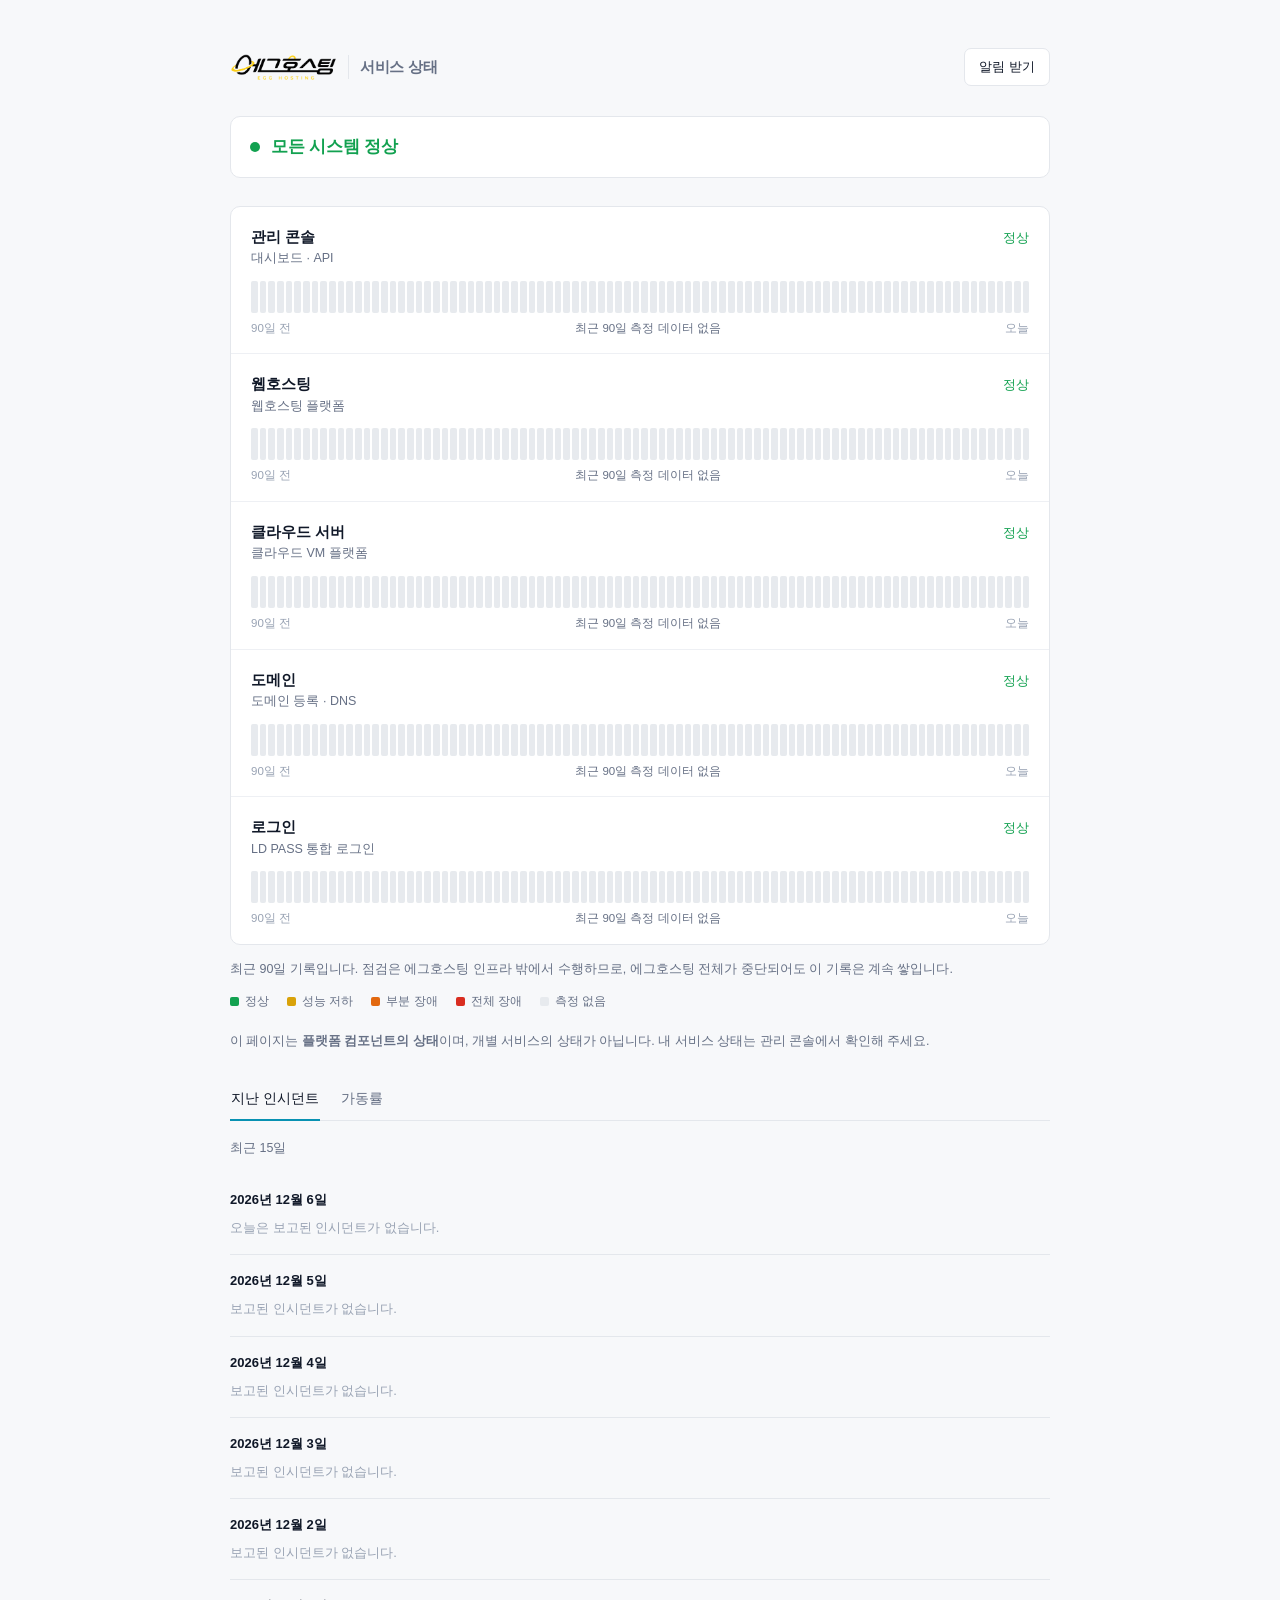
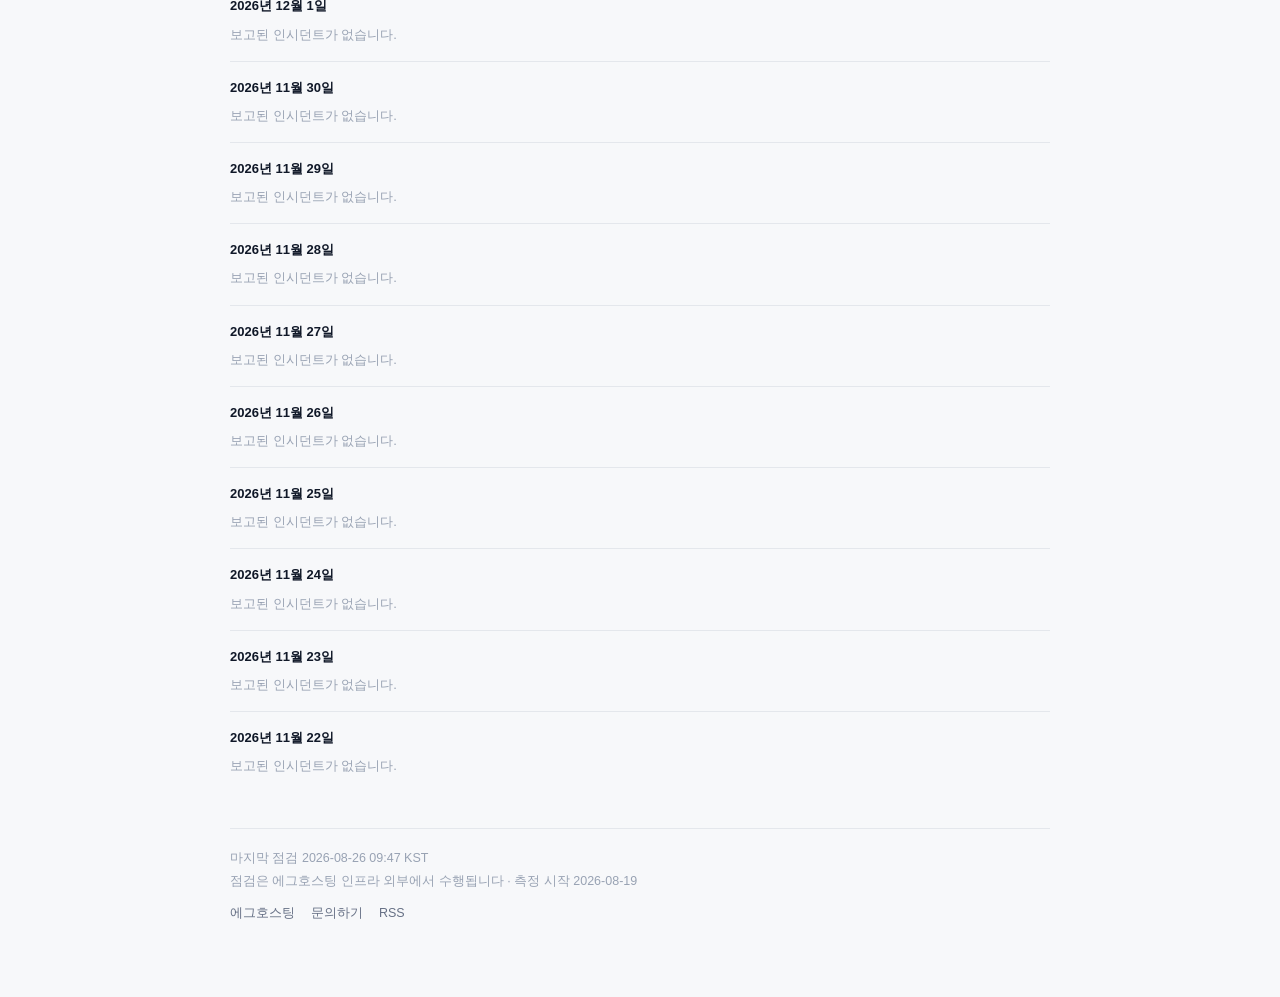
==== docs/index.html @ f5d3a3f4 "feat: 가동률 화면(/uptime) — 월 달력으로 status.claude.com/uptime 과 같은 형태다. 컴포넌트마다 석 달 달력을 놓고 하루를 한 칸으로 칠한다. 달" ====
<!doctype html>
<html lang="ko">
<head>
<meta charset="utf-8">
<meta name="viewport" content="width=device-width, initial-scale=1">
<title>에그호스팅 서비스 상태</title>
<meta name="description" content="에그호스팅의 서비스별 운영 상태. 에그호스팅 인프라 외부에서 측정합니다.">
<meta property="og:title" content="에그호스팅 서비스 상태">
<meta property="og:description" content="서비스별 운영 상태를 에그호스팅 인프라 외부에서 측정해 공개합니다.">
<meta property="og:type" content="website">
<link rel="alternate" type="application/rss+xml" title="에그호스팅 서비스 상태" href="./feed.xml">
<link rel="icon" type="image/png" href="./favicon.png">
<link rel="stylesheet" href="./common.css">
<style>
  /* 전체 상태 배너 */
  .banner{display:flex;align-items:center;gap:11px;
    border:1px solid var(--line);background:var(--surface);
    border-radius:10px;padding:17px 19px;margin-bottom:28px}
  .banner .mark{width:10px;height:10px;border-radius:50%;flex:0 0 10px;background:var(--nodata)}
  .banner .txt{font-size:16.5px;font-weight:600;letter-spacing:-.01em}
  .banner.ok .mark{background:var(--ok)}             .banner.ok .txt{color:var(--ok)}
  .banner.degraded .mark{background:var(--degraded)} .banner.degraded .txt{color:var(--degraded)}
  .banner.partial .mark{background:var(--partial)}   .banner.partial .txt{color:var(--partial)}
  .banner.major .mark{background:var(--major)}       .banner.major .txt{color:var(--major)}
  .banner.unknown .txt{color:var(--muted)}

  /* 컴포넌트 — 카드 하나 안에서 얇은 divider 로만 구분 */
  .panel{border:1px solid var(--line);background:var(--surface);border-radius:10px;overflow:hidden}
  .comp{padding:19px 20px 16px;border-top:1px solid var(--line-soft)}
  .comp:first-child{border-top:0}
  .comp-head{display:flex;align-items:baseline;justify-content:space-between;gap:14px;margin-bottom:12px}
  .comp-name{font-size:14.5px;font-weight:600;letter-spacing:-.005em}
  .comp-desc{display:block;font-size:12.5px;color:var(--muted);font-weight:400;margin-top:1px;letter-spacing:0}
  .comp-state{font-size:13px;font-weight:550;white-space:nowrap;color:var(--muted)}
  .comp-state.ok{color:var(--ok)} .comp-state.degraded{color:var(--degraded)}
  .comp-state.partial{color:var(--partial)} .comp-state.major{color:var(--major)}

  /* 90일 바 */
  .bars{display:flex;gap:2px;height:32px;align-items:stretch}
  .seg{flex:1 1 0;min-width:0;border-radius:2px;background:var(--ok);cursor:default;
    transition:opacity .1s,transform .1s;transform-origin:center bottom}
  .seg.degraded{background:var(--degraded)} .seg.partial{background:var(--partial)}
  .seg.major{background:var(--major)}
  /* 측정 전·측정 없음. status.claude.com 처럼 높이는 같게 두고 색만 옅게 한다.
     높이를 낮추면 칸마다 길이가 달라 보여 오히려 눈에 걸린다. */
  .seg.nodata{background:var(--nodata)}
  .seg:hover{opacity:.6}
  .axis{display:flex;justify-content:space-between;margin-top:7px;font-size:11.5px;color:var(--faint)}
  .axis .uptime{color:var(--muted);font-variant-numeric:tabular-nums}

  .panel-cap{margin:14px 0 0;font-size:12.5px;color:var(--muted);line-height:1.7}

  /* 인시던트 이력 */
  .day{padding:16px 0;border-top:1px solid var(--line)}
  .day:first-of-type{border-top:0}
  .day-date{font-size:13px;font-weight:650;color:var(--fg);margin-bottom:8px}
  .day-none{font-size:13px;color:var(--faint)}
  .inc{margin-top:16px}
  .inc:first-of-type{margin-top:0}
  .inc-title{font-size:14px;font-weight:600;letter-spacing:-.005em;margin-bottom:7px}
  .inc-updates{margin:0;padding:0;list-style:none}
  .inc-updates li{padding:6px 0 6px 13px;border-left:2px solid var(--line);font-size:13px}
  .inc-updates b{font-weight:600;font-size:12.5px;margin-right:7px}
  .inc-updates time{color:var(--faint);font-size:12px;display:block;margin-top:2px;
    font-variant-numeric:tabular-nums}

  .note{margin-top:20px;color:var(--muted);font-size:12.5px;line-height:1.75}

  @media (max-width:560px){
    .comp{padding:16px 14px 13px}
    .bars{height:28px;gap:1.5px}
    .axis .mid{display:none}
  }
</style>
</head>
<body>
<div class="wrap">
  <header>
    <div class="brand">
      <a href="https://egghosting.com" title="에그호스팅">
        <img class="logo-light" src="./logo-light.png" alt="에그호스팅" width="320" height="81">
        <img class="logo-dark" src="./logo-dark.png" alt="에그호스팅" width="320" height="81">
      </a>
      <h1>서비스 상태</h1>
    </div>
    <div class="subscribe">
      <button class="sub-btn" id="subBtn" aria-expanded="false">알림 받기</button>
      <div class="sub-panel" id="subPanel">
        <p>RSS 리더에 아래 주소를 등록하면 인시던트가 올라올 때 알림을 받을 수 있습니다.</p>
        <a href="./feed.xml" id="feedLink">RSS 피드 열기</a>
      </div>
    </div>
  </header>

  <div class="banner unknown" id="banner">
    <span class="mark"></span><span class="txt">불러오는 중</span>
  </div>

  <div class="panel" id="panel"></div>

  <p class="panel-cap">최근 90일 기록입니다. 점검은 에그호스팅 인프라 밖에서 수행하므로,
    에그호스팅 전체가 중단되어도 이 기록은 계속 쌓입니다.</p>

  <div class="legend">
    <span><i class="ok"></i>정상</span>
    <span><i class="degraded"></i>성능 저하</span>
    <span><i class="partial"></i>부분 장애</span>
    <span><i class="major"></i>전체 장애</span>
    <span><i></i>측정 없음</span>
  </div>

  <div class="note">
    이 페이지는 <b>플랫폼 컴포넌트의 상태</b>이며, 개별 서비스의 상태가 아닙니다.
    내 서비스 상태는 관리 콘솔에서 확인해 주세요.
  </div>

  <!--
    status.claude.com 의 Incidents | Uptime 자리다.
    가동률은 화면을 따로 둔다 — 90일 바는 "지금 어떤가", 달력은 "이번 달 어땠나" 라
    보는 목적이 다르고, 한 화면에 다 넣으면 둘 다 흐려진다.
  -->
  <nav class="tabs" id="incidents">
    <a href="#incidents" class="on" aria-current="page">지난 인시던트</a>
    <a href="./uptime/">가동률</a>
  </nav>
  <p class="section-sub" id="incSub">최근 14일</p>
  <div id="incidentList"></div>

  <footer>
    <p id="checked">—</p>
    <p id="meta">점검은 에그호스팅 인프라 외부에서 수행됩니다</p>
    <p class="foot-links">
      <a href="https://egghosting.com">에그호스팅</a>
      <a href="https://egghosting.com/support">문의하기</a>
      <a href="./feed.xml">RSS</a>
    </p>
  </footer>
</div>

<div id="tip" role="tooltip"></div>

<script src="./common.js"></script>
<script>
const INCIDENT_DAYS = 15; // "지난 인시던트" 에서 날짜별로 훑을 일수. status.claude.com 과 동일.

function uptimeText(perDay) {
  let ok = 0, total = 0;
  for (const key of dayKeys(DAYS)) {
    const c = perDay[key];
    if (!c || !c.total) continue;
    ok += c.ok; total += c.total;
  }
  if (!total) return '측정 데이터 없음';
  const pct = (ok / total) * 100;
  return `가동률 ${pct >= 99.995 ? '100' : pct.toFixed(2)}%`;
}

/* ── 인시던트를 (컴포넌트, 날짜) 로 색인해 툴팁에서 바로 찾도록 한다. ── */
let CORRECTIONS = [];   // 손으로 바로잡은 날 (state.json)
let SLOW_SEC = 0;       // 느림 기준(초). 컴포넌트가 알려준다.
let INCIDENTS = [];
let INC_INDEX = {};   // compId -> dayKey -> [{title, impact}]

function buildIncidentIndex(list, componentIds) {
  const idx = {};
  for (const id of componentIds) idx[id] = {};
  for (const inc of list) {
    const targets = Array.isArray(inc.components) && inc.components.length
      ? inc.components.filter((id) => idx[id]) : componentIds;
    const from = kst(inc.startedAt).key;
    const to = inc.resolvedAt ? kst(inc.resolvedAt).key : dayKeys(1)[0];
    for (const id of targets) {
      for (const key of dayKeys(DAYS)) {
        if (key >= from && key <= to) (idx[id][key] = idx[id][key] || []).push(inc);
      }
    }
  }
  return idx;
}

/* ── 툴팁 ── */

function tipHtml(compId, key, cell, startedAt) {
  const g = grade(cell);
  const measured = !!(cell && cell.total);
  const state = measured ? g.label : (startedAt && key < startedAt ? '측정 시작 전' : '측정 없음');
  const sub = measured && SHOW_UPTIME ? downtimeText(cell)
    : measured ? '' : '이 날짜는 아직 측정하지 않았습니다.';

  /* 왜 그랬는지. 등급만 보여주면 "그래서 뭐가 문제였는데" 에 답할 수 없다. */
  const cause = causeText(cell);
  const causeHtml = cause ? `<div class="t-sub">${esc(cause)}</div>` : '';

  const slow = cell && cell.slow ? cell.slow : 0;
  const slowHtml = slow
    ? `<div class="t-sub">느린 응답 ${slow}회${SLOW_SEC ? ` (${SLOW_SEC}초 초과)` : ''}</div>`
    : '';

  /* 손으로 바로잡은 날은 그렇다고 밝힌다. 조용히 고치면 이 상태판을 못 믿는다. */
  const fix = (CORRECTIONS || []).find((c) => c.component === compId && c.day === key);
  const fixHtml = fix ? `<div class="t-fix">보정됨 · ${esc(fix.reason)}</div>` : '';

  /* status.claude.com 은 "Related" 아래에 그날 걸린 인시던트 제목을 나열한다. */
  const incs = (INC_INDEX[compId] || {})[key] || [];
  const incHtml = incs.length
    ? `<div class="t-inc"><span class="t-inc-h">관련</span>${
        incs.map((i) => `<b>${esc(i.title)}</b>`).join('')}</div>`
    : '';

  return `<div class="t-date">${esc(longDate(key))}</div>
    <div class="t-state"><i class="${measured ? g.cls : ''}"></i>${esc(state)}</div>
    ${sub ? `<div class="t-sub">${esc(sub)}</div>` : ''}
    ${causeHtml}${slowHtml}${fixHtml}${incHtml}`;
}


/* ── 렌더 ── */
function renderComponents(state) {
  const comps = state.components || [];
  const daily = state.daily || {};
  const keys = dayKeys(DAYS);

  document.getElementById('panel').innerHTML = comps.map((c) => {
    const perDay = daily[c.id] || {};
    /* 떠 있어도 늘어지면 「정상」 이 아니다. 지금 느린 걸 초록으로 두면
       사람들이 "되는데 왜 이렇게 느리냐" 고 물을 때 이 페이지가 아니라고 답한다. */
    const slowNow = c.up && c.slowMs && c.latencyMs > c.slowMs;
    const cls = !c.up ? 'major' : slowNow ? 'degraded' : 'ok';
    const stateLabel = !c.up ? '장애' : slowNow ? '느림' : '정상';
    const segs = keys.map((key) => {
      const cell = perDay[key];
      const g = grade(cell);
      return `<div class="seg ${g.cls}" data-comp="${esc(c.id)}" data-key="${esc(key)}"></div>`;
    }).join('');

    return `<div class="comp">
      <div class="comp-head">
        <span class="comp-name">${esc(c.name)}<span class="comp-desc">${esc(c.desc)}</span></span>
        <span class="comp-state ${cls}">${esc(stateLabel)}</span>
      </div>
      <div class="bars">${segs}</div>
      <div class="axis">
        <span>${DAYS}일 전</span>
        ${SHOW_UPTIME ? `<span class="uptime">최근 ${DAYS}일 ${esc(uptimeText(perDay))}</span>` : '<span></span>'}
        <span>오늘</span>
      </div>
    </div>`;
  }).join('');

  /* 세그먼트가 많아 개별 리스너 대신 위임으로 처리한다. */
  const panel = document.getElementById('panel');
  panel.onmouseover = (e) => {
    const seg = e.target.closest('.seg');
    if (!seg) return;
    const c = comps.find((x) => x.id === seg.dataset.comp);
    if (!c) return;
    const cell = (daily[c.id] || {})[seg.dataset.key];
    showTip(seg, tipHtml(c.id, seg.dataset.key, cell, state.startedAt));
  };
  panel.onmouseout = (e) => { if (e.target.closest('.seg')) hideTip(); };
  panel.onmouseleave = hideTip;
}

function renderBanner(state) {
  const comps = state.components || [];
  const down = comps.filter((c) => !c.up);
  const slow = comps.filter((c) => c.up && c.slowMs && c.latencyMs > c.slowMs);
  const o = comps.length === 0 ? { cls: 'unknown', text: '측정 준비 중' }
    : down.length === comps.length && down.length > 0 ? { cls: 'major', text: '전체 시스템 장애' }
    : down.length > 0 ? { cls: 'partial', text: `일부 시스템 장애 · ${down.length}건` }
    : slow.length > 0 ? { cls: 'degraded', text: `응답 지연 · ${slow.length}건` }
    : { cls: 'ok', text: '모든 시스템 정상' };
  const b = document.getElementById('banner');
  b.className = 'banner ' + o.cls;
  b.querySelector('.txt').textContent = o.text;
}

const INC_STAGE = { investigating: '원인 확인 중', identified: '원인 파악', monitoring: '경과 관찰', resolved: '해결' };

/* status.claude.com 과 같은 형태 — 날짜별로 훑고, 조용한 날은 그렇다고 적는다.
   최신 날짜가 위로 오고, 한 인시던트 안에서는 최신 업데이트(해결)가 위로 온다. */
function renderIncidents() {
  const today = dayKeys(1)[0];

  const html = dayKeys(INCIDENT_DAYS).reverse().map((key) => {
    const todays = INCIDENTS.filter((i) => kst(i.startedAt).key === key);
    if (todays.length === 0) {
      return `<div class="day">
        <div class="day-date">${esc(longDate(key))}</div>
        <div class="day-none">${key === today ? '오늘은 보고된 인시던트가 없습니다.' : '보고된 인시던트가 없습니다.'}</div>
      </div>`;
    }
    const items = todays.map((inc) => {
      /* 시간 역순. 입력 순서를 믿지 않고 at 으로 정렬한다. */
      const updates = [...(inc.updates || [])]
        .sort((a, b) => String(b.at).localeCompare(String(a.at)))
        .map((u) => `<li>
          <b>${esc(INC_STAGE[u.status] || u.status || '')}</b>· ${esc(u.body || '')}
          <time>${esc(fmtKst(u.at))}</time></li>`).join('');
      return `<div class="inc">
        <div class="inc-title">${esc(inc.title)}</div>
        <ul class="inc-updates">${updates}</ul>
      </div>`;
    }).join('');
    return `<div class="day"><div class="day-date">${esc(longDate(key))}</div>${items}</div>`;
  }).join('');

  document.getElementById('incidentList').innerHTML = html;
  document.getElementById('incSub').textContent = `최근 ${INCIDENT_DAYS}일`;
}

function renderFooter(state) {
  document.getElementById('checked').textContent =
    `마지막 점검 ${state.updatedAt ? fmtKst(state.updatedAt) : '—'}`;
  document.getElementById('meta').textContent =
    '점검은 에그호스팅 인프라 외부에서 수행됩니다'
    + (state.startedAt ? ` · 측정 시작 ${state.startedAt}` : '');
}

/* ── 구독 패널 ── */
const subBtn = document.getElementById('subBtn');
const subPanel = document.getElementById('subPanel');
subBtn.addEventListener('click', (e) => {
  e.stopPropagation();
  const open = subPanel.classList.toggle('open');
  subBtn.setAttribute('aria-expanded', String(open));
});
document.addEventListener('click', () => {
  subPanel.classList.remove('open');
  subBtn.setAttribute('aria-expanded', 'false');
});
/* 상대경로 RSS 는 리더에 붙여넣기 어려우므로 절대주소로 바꿔준다. */
document.getElementById('feedLink').href = new URL('./feed.xml', location.href).href;

/* ── 로드 ── */

function load() {
  Promise.all([
    fetch('./state.json', noStore).then((r) => {
      if (!r.ok) throw new Error('HTTP ' + r.status); return r.json();
    }),
    /* 인시던트는 사람이 쓰는 파일이라 없을 수 있다. 없으면 조용히 빈 목록. */
    fetch('./incidents.json', noStore).then((r) => (r.ok ? r.json() : [])).catch(() => []),
  ]).then(([state, incidents]) => {
    INCIDENTS = Array.isArray(incidents) ? incidents : [];
    CORRECTIONS = Array.isArray(state.corrections) ? state.corrections : [];
    SLOW_SEC = Math.round(((state.components || [])[0]?.slowMs || 0) / 1000);
    INC_INDEX = buildIncidentIndex(INCIDENTS, (state.components || []).map((c) => c.id));
    renderBanner(state);
    renderComponents(state);
    renderIncidents();
    renderFooter(state);
  }).catch(() => {
    const b = document.getElementById('banner');
    b.className = 'banner unknown';
    b.querySelector('.txt').textContent = '상태를 불러올 수 없습니다';
  });
}

load();
/* 열어둔 채로도 갱신되도록. 전체 새로고침 대신 데이터만 다시 읽는다. */
setInterval(load, 120000);
window.addEventListener('scroll', hideTip, { passive: true });
</script>
</body>
</html>
---- docs/common.css ----
/*
  두 화면(현재 상태 · 가동률)이 같이 쓰는 껍데기.

  색·글꼴·헤더·푸터·툴팁이 여기 있다. 한쪽만 고쳐서 두 화면이 달라 보이는 일이
  없게 하려고 뺐다.
*/
  :root{
    --bg:#f7f8fa; --surface:#fff; --line:#e4e7ec; --line-soft:#eef0f4;
    --fg:#101828; --muted:#667085; --faint:#98a2b3;
    --accent:#0891b2;
    --ok:#12a150; --degraded:#d9a209; --partial:#e2680f; --major:#d92d20;
    --nodata:#e7eaee;
    --tip-bg:#1d2530; --tip-fg:#eef2f6; --tip-muted:#a7b2be; --tip-line:#333d4b;
  }
  @media (prefers-color-scheme:dark){
    :root{
      --bg:#0f1115; --surface:#161a21; --line:#252b35; --line-soft:#1e232b;
      --fg:#e6edf3; --muted:#93a0ae; --faint:#6b7885;
      --accent:#22d3ee;
      --ok:#2ea86a; --degraded:#c99a12; --partial:#d4711d; --major:#e05353;
      --nodata:#232830;
      --tip-bg:#252b35; --tip-fg:#e6edf3; --tip-muted:#93a0ae; --tip-line:#39414d;
    }
  }

  *{box-sizing:border-box}
  html{-webkit-text-size-adjust:100%}
  body{
    margin:0;background:var(--bg);color:var(--fg);
    font-family:-apple-system,BlinkMacSystemFont,"Pretendard","Apple SD Gothic Neo","Malgun Gothic",sans-serif;
    line-height:1.55;-webkit-font-smoothing:antialiased;
  }
  .wrap{max-width:860px;margin:0 auto;padding:48px 20px 72px}

  /* 헤더 · 구독 */
  header{display:flex;align-items:center;justify-content:space-between;gap:16px;
    flex-wrap:wrap;margin-bottom:30px}
  .brand{display:flex;align-items:center;gap:11px;min-width:0}
  .brand a{display:inline-flex;align-items:center;text-decoration:none}
  .brand img{height:27px;width:auto;display:block}
  /* 로고는 밝은 배경용·어두운 배경용 두 벌이다. 테마에 맞는 쪽만 남긴다. */
  .brand .logo-dark{display:none}
  @media (prefers-color-scheme:dark){
    .brand .logo-light{display:none}
    .brand .logo-dark{display:block}
  }
  .brand h1{font-size:15px;margin:0;font-weight:600;color:var(--muted);
    letter-spacing:-.01em;padding-left:11px;border-left:1px solid var(--line);
    white-space:nowrap}
  .subscribe{position:relative}
  .sub-btn{font:inherit;font-size:13px;font-weight:550;color:var(--fg);cursor:pointer;
    background:var(--surface);border:1px solid var(--line);border-radius:7px;padding:8px 14px}
  .sub-btn:hover{background:var(--line-soft)}
  .sub-panel{position:absolute;right:0;top:calc(100% + 7px);width:272px;z-index:20;
    background:var(--surface);border:1px solid var(--line);border-radius:9px;
    padding:15px 16px;box-shadow:0 8px 24px rgba(16,24,40,.10);display:none}
  .sub-panel.open{display:block}
  .sub-panel p{margin:0 0 10px;font-size:12.5px;color:var(--muted);line-height:1.65}
  .sub-panel a{display:inline-block;font-size:13px;color:var(--accent);text-decoration:none;font-weight:550}
  .sub-panel a:hover{text-decoration:underline}

  /* 범례 */
  .legend{display:flex;flex-wrap:wrap;gap:7px 18px;margin-top:12px;font-size:12px;color:var(--muted)}
  .legend span{display:inline-flex;align-items:center;gap:6px}
  .legend i{width:9px;height:9px;border-radius:2px;display:inline-block;background:var(--nodata)}
  .legend i.ok{background:var(--ok)} .legend i.degraded{background:var(--degraded)}
  .legend i.partial{background:var(--partial)} .legend i.major{background:var(--major)}

  /* 호버 툴팁 */
  #tip{position:fixed;z-index:60;pointer-events:none;opacity:0;transition:opacity .1s;
    background:var(--tip-bg);color:var(--tip-fg);border-radius:8px;padding:10px 13px;
    font-size:12.5px;line-height:1.6;max-width:270px;
    box-shadow:0 6px 20px rgba(16,24,40,.22)}
  #tip.show{opacity:1}
  #tip .t-date{font-weight:650;font-size:12.5px;margin-bottom:3px}
  #tip .t-state{display:flex;align-items:center;gap:6px;font-weight:550}
  #tip .t-state i{width:8px;height:8px;border-radius:2px;display:inline-block;background:var(--nodata)}
  #tip .t-state i.ok{background:var(--ok)} #tip .t-state i.degraded{background:var(--degraded)}
  #tip .t-state i.partial{background:var(--partial)} #tip .t-state i.major{background:var(--major)}
  #tip .t-fix{margin-top:5px;padding-top:5px;border-top:1px solid var(--tip-line);color:var(--tip-muted);font-size:11px}
  #tip .t-sub{color:var(--tip-muted);font-size:12px;margin-top:2px}
  #tip .t-inc{margin-top:8px;padding-top:8px;border-top:1px solid var(--tip-line);font-size:12px}
  #tip .t-inc .t-inc-h{display:block;color:var(--tip-muted);margin-bottom:3px}
  #tip .t-inc b{display:block;font-weight:550;margin-bottom:2px;line-height:1.45}
  #tip .t-inc b:last-child{margin-bottom:0}

  .section-title{font-size:15px;font-weight:650;margin:40px 0 6px;letter-spacing:-.01em}
  .section-sub{margin:0 0 16px;font-size:12.5px;color:var(--muted)}

  footer{margin-top:36px;padding-top:18px;border-top:1px solid var(--line);
    color:var(--faint);font-size:12.5px;line-height:1.8}
  footer p{margin:0}
  footer a{color:var(--muted);text-decoration:none}
  footer a:hover{color:var(--fg);text-decoration:underline}
  .foot-links{margin-top:10px;display:flex;flex-wrap:wrap;gap:16px}

  @media (max-width:560px){
    .wrap{padding:34px 15px 56px}
    #tip{max-width:220px}
  }

  /* 화면 사이 이동. status.claude.com 의 Incidents | Uptime 자리다. */
  .tabs{display:flex;gap:20px;margin:36px 0 18px;border-bottom:1px solid var(--line)}
  .tabs a{font-size:13.5px;font-weight:550;color:var(--muted);text-decoration:none;
    padding:0 1px 9px;margin-bottom:-1px;border-bottom:2px solid transparent}
  .tabs a:hover{color:var(--fg)}
  .tabs a.on{color:var(--fg);border-bottom-color:var(--accent)}
  .back{margin-top:32px;font-size:13px}
  .back a{color:var(--muted);text-decoration:none}
  .back a:hover{color:var(--fg);text-decoration:underline}
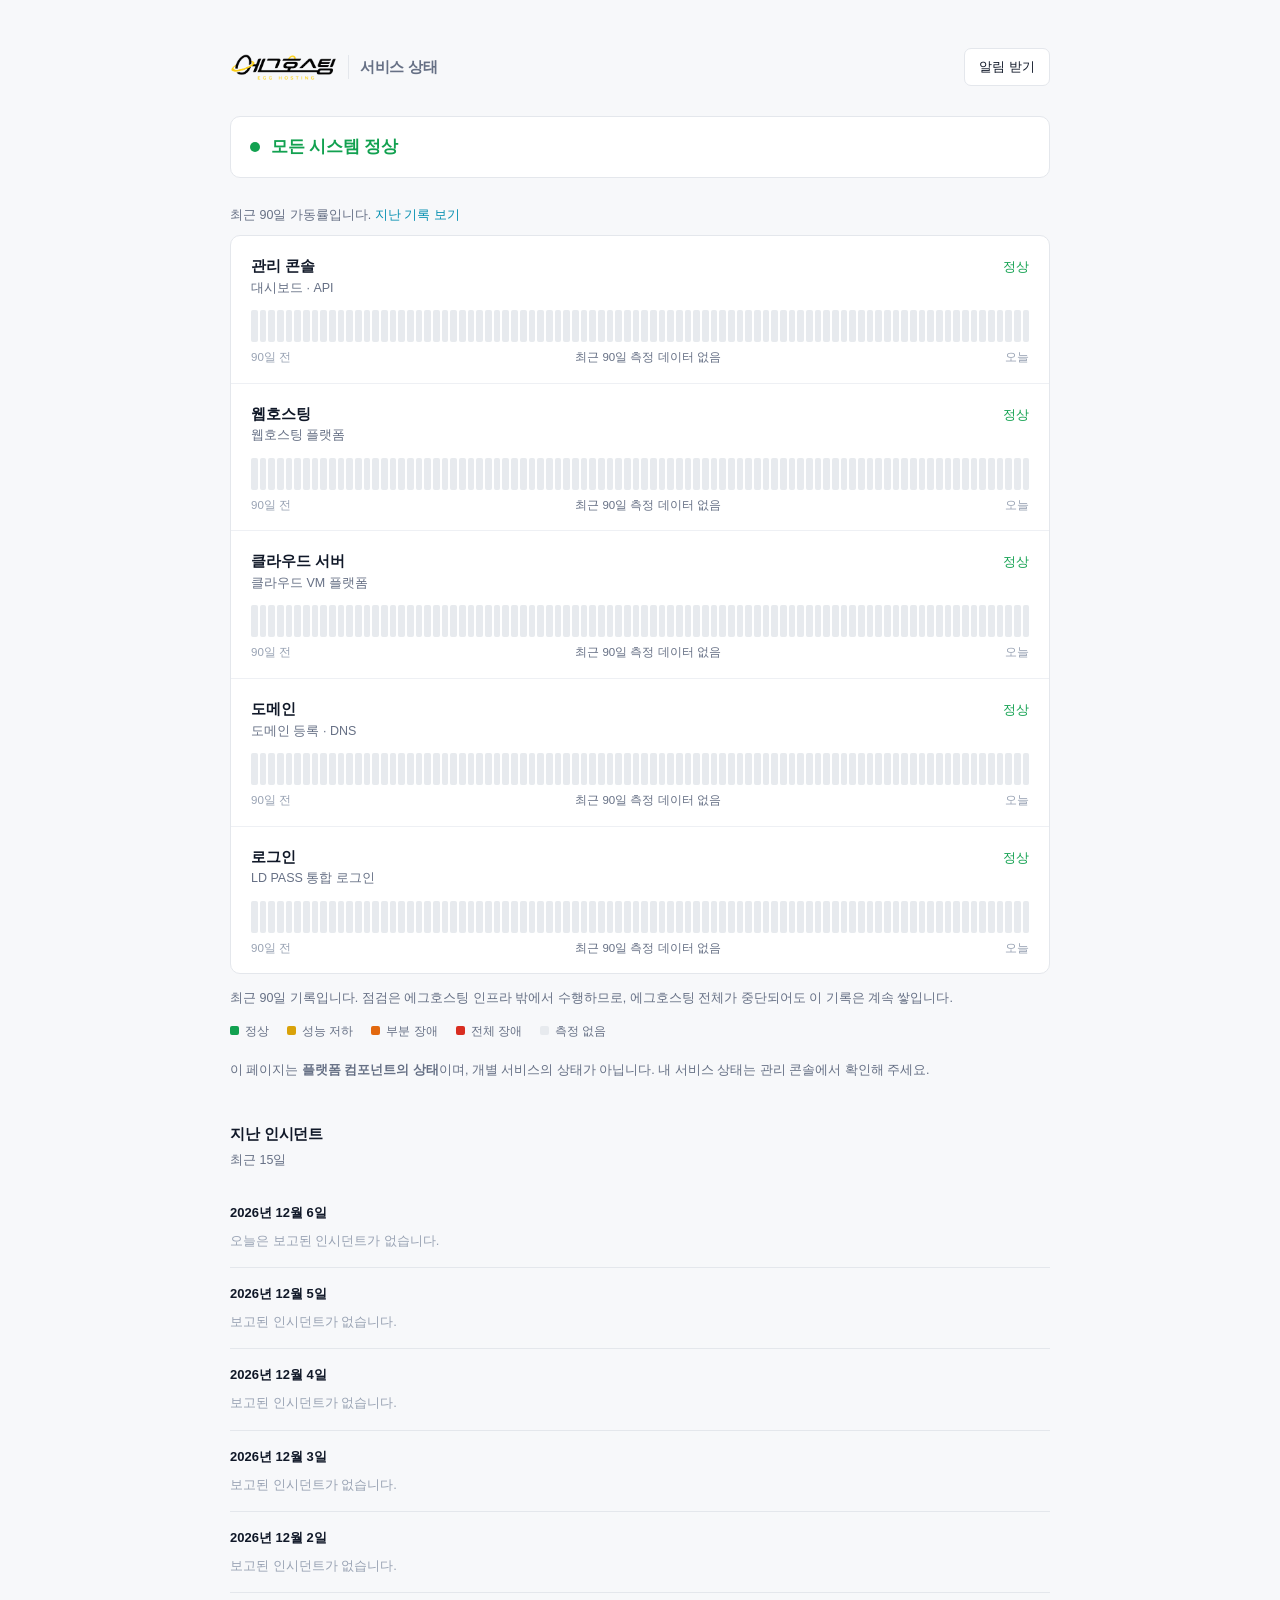
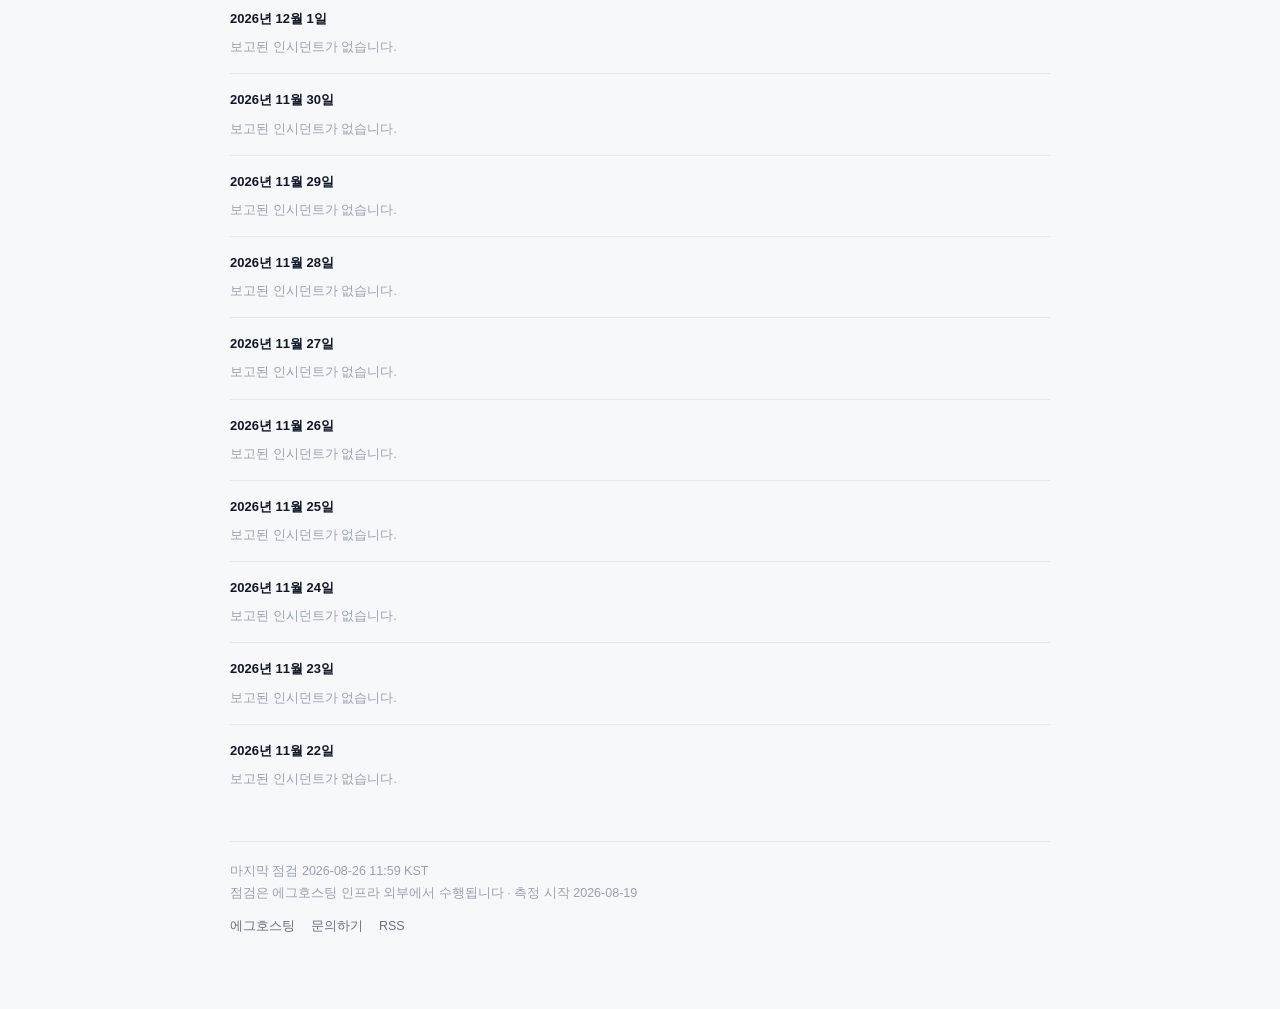
==== commit 7e51ab2b: "fix: 가동률 링크를 막대 위로 · 메인의 탭 제거 status.claude.com 은 「Uptime over the past 90 days. View historical upt" ====
--- a/docs/index.html
+++ b/docs/index.html
@@ -96,6 +96,12 @@
     <span class="mark"></span><span class="txt">불러오는 중</span>
   </div>
 
+  <!--
+    status.claude.com 은 이 문장을 막대 '위' 에 둔다.
+    아래에 두면 다 훑고 나서야 「지난 기록도 있다」를 알게 된다.
+  -->
+  <p class="uptime-link">최근 90일 가동률입니다. <a href="./uptime/">지난 기록 보기</a></p>
+
   <div class="panel" id="panel"></div>
 
   <p class="panel-cap">최근 90일 기록입니다. 점검은 에그호스팅 인프라 밖에서 수행하므로,
@@ -119,10 +125,7 @@
     가동률은 화면을 따로 둔다 — 90일 바는 "지금 어떤가", 달력은 "이번 달 어땠나" 라
     보는 목적이 다르고, 한 화면에 다 넣으면 둘 다 흐려진다.
   -->
-  <nav class="tabs" id="incidents">
-    <a href="#incidents" class="on" aria-current="page">지난 인시던트</a>
-    <a href="./uptime/">가동률</a>
-  </nav>
+  <h2 class="section-title" id="incidents">지난 인시던트</h2>
   <p class="section-sub" id="incSub">최근 14일</p>
   <div id="incidentList"></div>
 
--- a/docs/common.css
+++ b/docs/common.css
@@ -108,3 +108,8 @@
   .back{margin-top:32px;font-size:13px}
   .back a{color:var(--muted);text-decoration:none}
   .back a:hover{color:var(--fg);text-decoration:underline}
+
+  /* 막대 위 한 줄. status.claude.com 의 「Uptime over the past 90 days.」 자리다. */
+  .uptime-link{margin:0 0 10px;font-size:12.5px;color:var(--muted)}
+  .uptime-link a{color:var(--accent);text-decoration:none}
+  .uptime-link a:hover{text-decoration:underline}
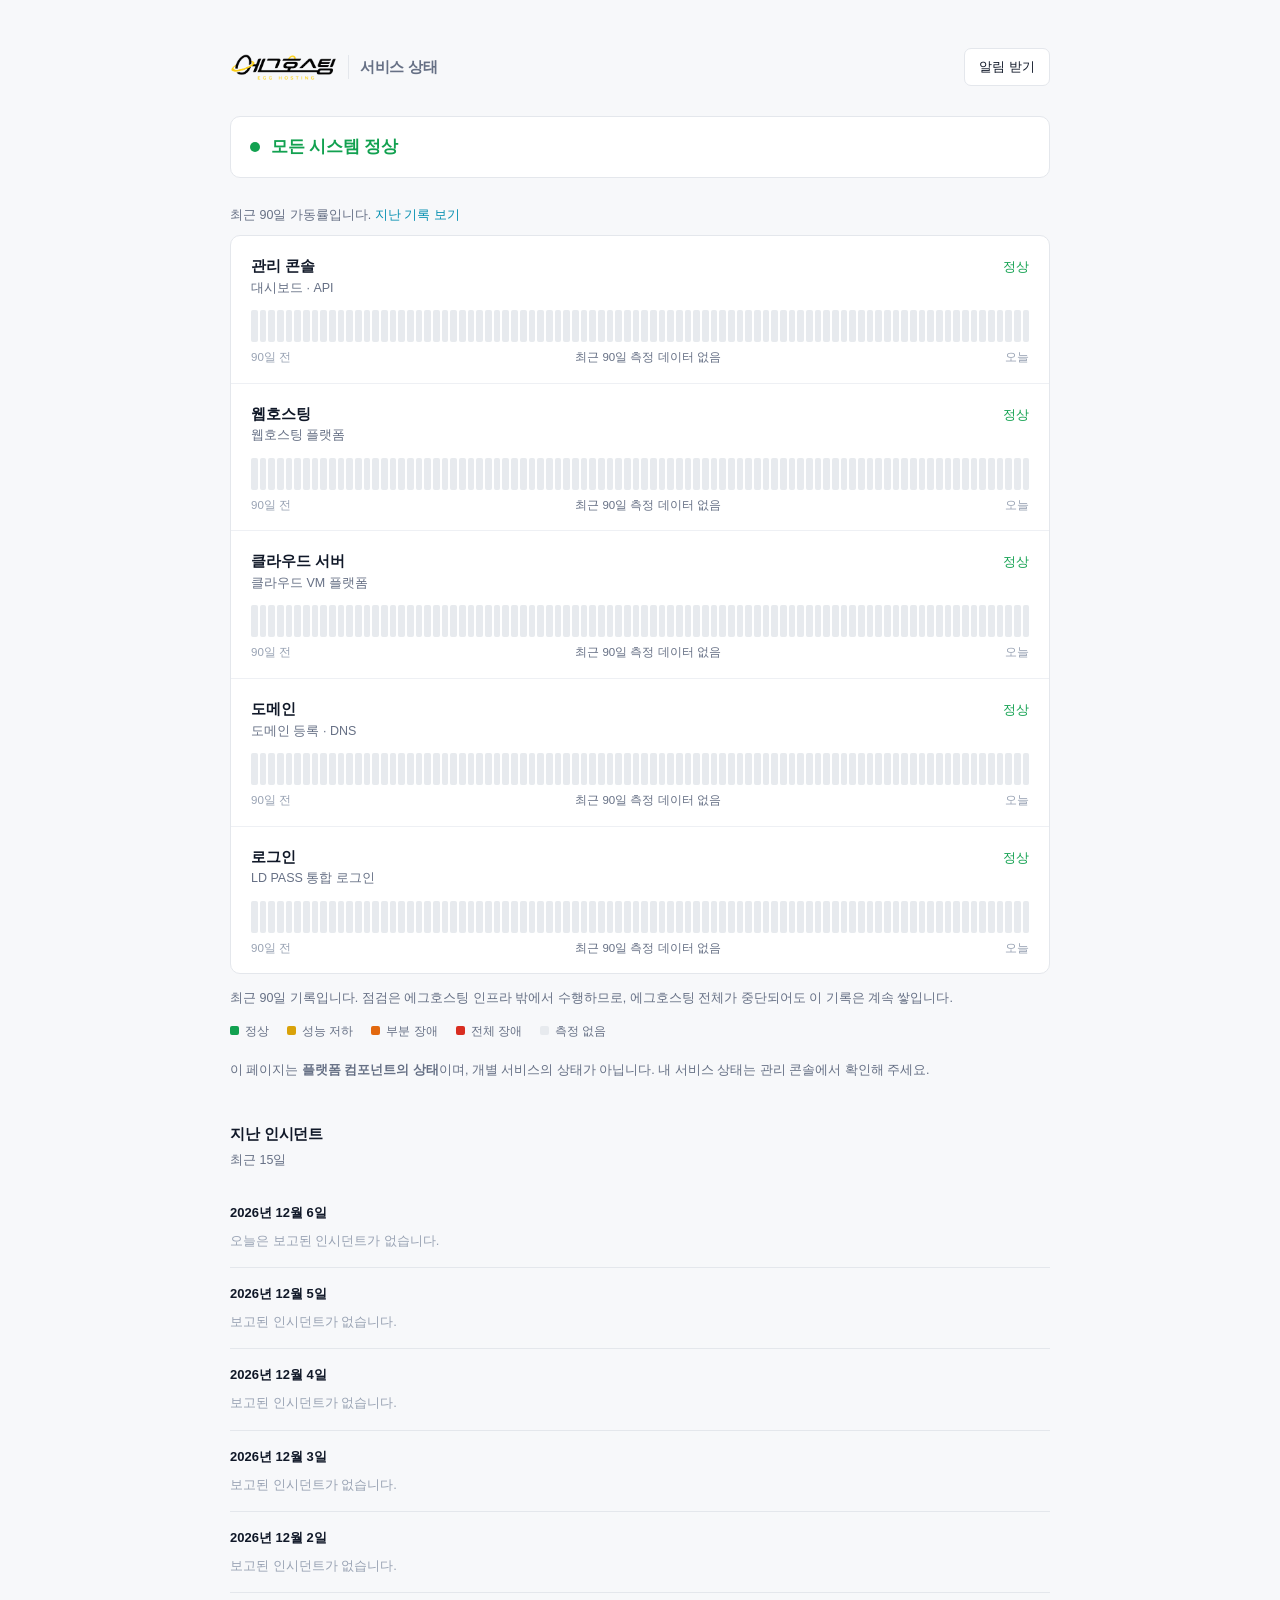
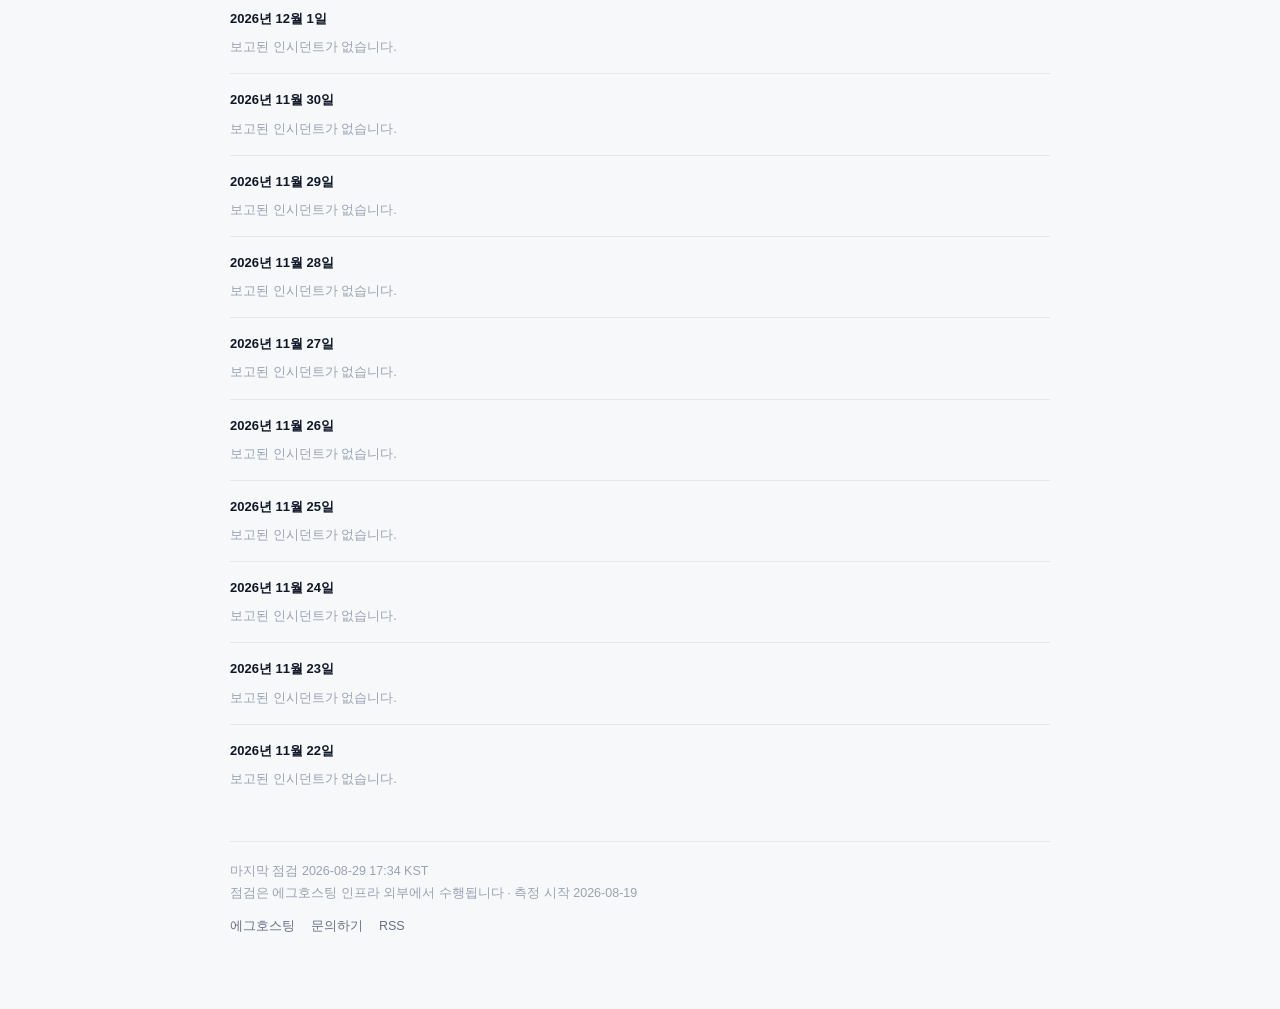
==== commit 667c043d: "fix(status): 한 번 실패로 하루를 장애로 칠하지 않는다 2026-08-27 새벽에 관리 콘솔·도메인·로그인이 각각 한 번씩 응답을 못 줬다. 그 한 번이 그날을 「성능 " ====
--- a/docs/index.html
+++ b/docs/index.html
@@ -147,11 +147,12 @@
 const INCIDENT_DAYS = 15; // "지난 인시던트" 에서 날짜별로 훑을 일수. status.claude.com 과 동일.
 
 function uptimeText(perDay) {
+  /* 막대 색과 같은 기준으로 센다. 초록으로 칠해 놓고 %만 깎으면 앞뒤가 안 맞는다. */
   let ok = 0, total = 0;
   for (const key of dayKeys(DAYS)) {
     const c = perDay[key];
     if (!c || !c.total) continue;
-    ok += c.ok; total += c.total;
+    ok += c.total - confirmedFails(c); total += c.total;
   }
   if (!total) return '측정 데이터 없음';
   const pct = (ok / total) * 100;
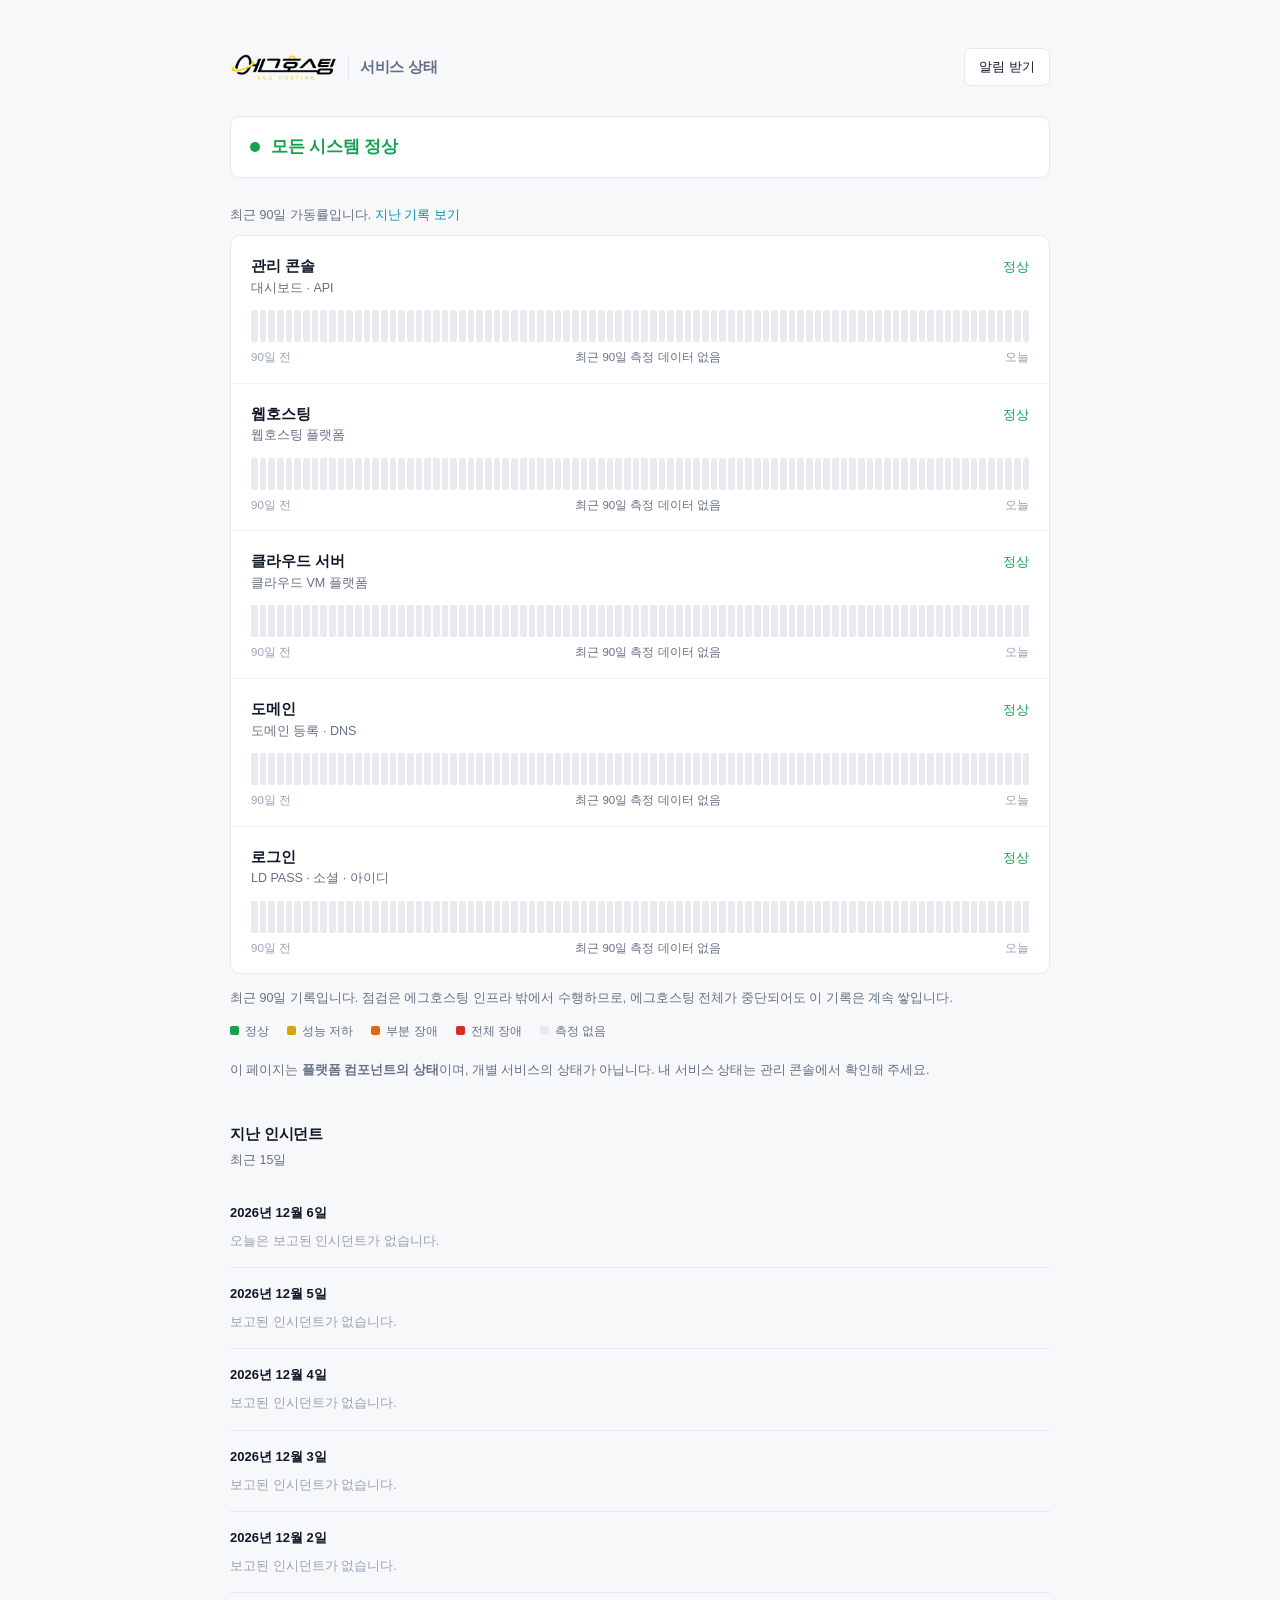
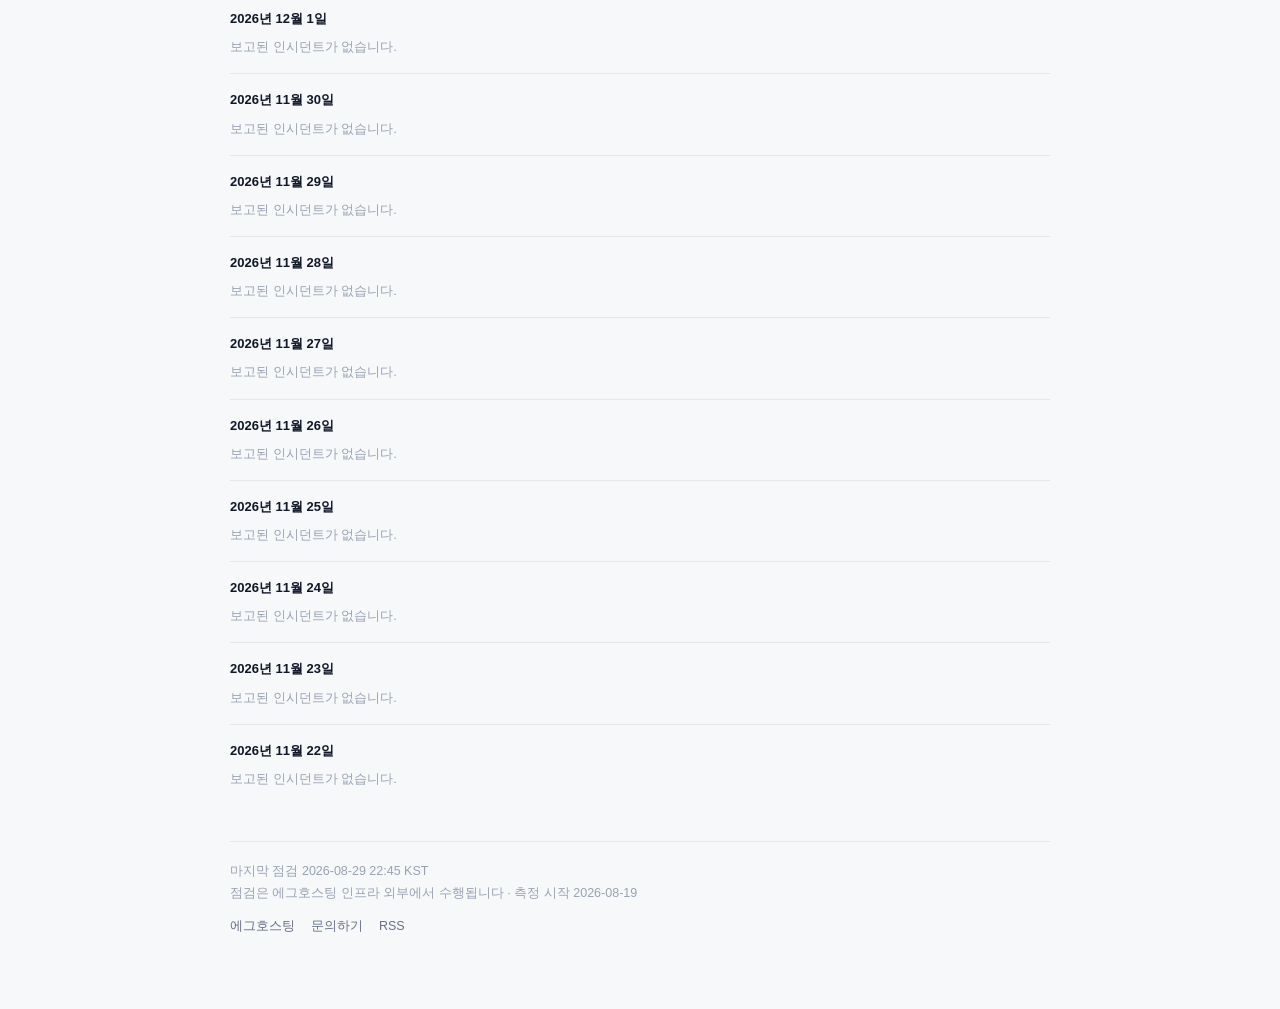
==== commit 1270191e: "fix(status): 인시던트 문구를 고객 말로 · 「일부 기능」에 따로 색 문구가 내부 회고를 그대로 옮긴 것이었다. 「빌드한 컴퓨터에 값이 없어서」 「자동 점검이 못 잡았다」" ====
--- a/docs/index.html
+++ b/docs/index.html
@@ -58,6 +58,14 @@
   .inc{margin-top:16px}
   .inc:first-of-type{margin-top:0}
   .inc-title{font-size:14px;font-weight:600;letter-spacing:-.005em;margin-bottom:7px}
+  /* 영향 범위 뱃지. 막대와 같은 색을 쓴다 — 같은 뜻에 다른 색을 쓰면 헷갈린다.
+     배경은 색을 옅게 깔고 글자만 진하게. 꽉 찬 색 덩어리는 제목보다 세다. */
+  .inc-badge{display:inline-block;margin-right:7px;padding:1px 7px;border-radius:10px;
+    font-size:11.5px;font-weight:700;letter-spacing:0;vertical-align:1px;
+    color:var(--major);background:color-mix(in srgb,var(--major) 13%,transparent)}
+  .inc-badge.partial{color:var(--partial);background:color-mix(in srgb,var(--partial) 13%,transparent)}
+  .inc-badge.degraded{color:var(--degraded);background:color-mix(in srgb,var(--degraded) 15%,transparent)}
+  .inc-badge.minor{color:var(--minor);background:color-mix(in srgb,var(--minor) 14%,transparent)}
   .inc-updates{margin:0;padding:0;list-style:none}
   .inc-updates li{padding:6px 0 6px 13px;border-left:2px solid var(--line);font-size:13px}
   .inc-updates b{font-weight:600;font-size:12.5px;margin-right:7px}
@@ -146,13 +154,13 @@
 <script>
 const INCIDENT_DAYS = 15; // "지난 인시던트" 에서 날짜별로 훑을 일수. status.claude.com 과 동일.
 
-function uptimeText(perDay) {
+function uptimeText(perDay, compId) {
   /* 막대 색과 같은 기준으로 센다. 초록으로 칠해 놓고 %만 깎으면 앞뒤가 안 맞는다. */
   let ok = 0, total = 0;
   for (const key of dayKeys(DAYS)) {
     const c = perDay[key];
     if (!c || !c.total) continue;
-    ok += c.total - confirmedFails(c); total += c.total;
+    ok += c.total - badSamples(c, (INC_INDEX[compId] || {})[key] || []); total += c.total;
   }
   if (!total) return '측정 데이터 없음';
   const pct = (ok / total) * 100;
@@ -185,7 +193,8 @@
 /* ── 툴팁 ── */
 
 function tipHtml(compId, key, cell, startedAt) {
-  const g = grade(cell);
+  const incs0 = (INC_INDEX[compId] || {})[key] || [];
+  const g = grade(cell, incs0);
   const measured = !!(cell && cell.total);
   const state = measured ? g.label : (startedAt && key < startedAt ? '측정 시작 전' : '측정 없음');
   const sub = measured && SHOW_UPTIME ? downtimeText(cell)
@@ -205,7 +214,7 @@
   const fixHtml = fix ? `<div class="t-fix">보정됨 · ${esc(fix.reason)}</div>` : '';
 
   /* status.claude.com 은 "Related" 아래에 그날 걸린 인시던트 제목을 나열한다. */
-  const incs = (INC_INDEX[compId] || {})[key] || [];
+  const incs = incs0;
   const incHtml = incs.length
     ? `<div class="t-inc"><span class="t-inc-h">관련</span>${
         incs.map((i) => `<b>${esc(i.title)}</b>`).join('')}</div>`
@@ -233,7 +242,7 @@
     const stateLabel = !c.up ? '장애' : slowNow ? '느림' : '정상';
     const segs = keys.map((key) => {
       const cell = perDay[key];
-      const g = grade(cell);
+      const g = grade(cell, (INC_INDEX[c.id] || {})[key] || []);
       return `<div class="seg ${g.cls}" data-comp="${esc(c.id)}" data-key="${esc(key)}"></div>`;
     }).join('');
 
@@ -245,7 +254,7 @@
       <div class="bars">${segs}</div>
       <div class="axis">
         <span>${DAYS}일 전</span>
-        ${SHOW_UPTIME ? `<span class="uptime">최근 ${DAYS}일 ${esc(uptimeText(perDay))}</span>` : '<span></span>'}
+        ${SHOW_UPTIME ? `<span class="uptime">최근 ${DAYS}일 ${esc(uptimeText(perDay, c.id))}</span>` : '<span></span>'}
         <span>오늘</span>
       </div>
     </div>`;
@@ -280,6 +289,10 @@
 }
 
 const INC_STAGE = { investigating: '원인 확인 중', identified: '원인 파악', monitoring: '경과 관찰', resolved: '해결' };
+
+/* 영향 범위. 막대 색과 같은 말을 쓴다 — 상태판 안에서 말이 갈리면 안 된다.
+   minor 는 「서비스는 도는데 기능 하나가 안 되는」 경우다. 소셜 로그인 같은 것. */
+const INC_IMPACT = { major: '전체 장애', partial: '부분 장애', minor: '일부 기능', degraded: '성능 저하' };
 
 /* status.claude.com 과 같은 형태 — 날짜별로 훑고, 조용한 날은 그렇다고 적는다.
    최신 날짜가 위로 오고, 한 인시던트 안에서는 최신 업데이트(해결)가 위로 온다. */
@@ -301,8 +314,15 @@
         .map((u) => `<li>
           <b>${esc(INC_STAGE[u.status] || u.status || '')}</b>· ${esc(u.body || '')}
           <time>${esc(fmtKst(u.at))}</time></li>`).join('');
+      /* 영향 범위를 색으로 먼저 보인다. 「전체가 죽었나 기능 하나인가」가
+         제목을 읽기 전에 구분돼야 한다. */
+      /* 영향 범위를 색으로 먼저 보인다. 「전체가 죽었나 기능 하나인가」가
+         제목을 읽기 전에 구분돼야 한다. */
+      const badge = INC_IMPACT[inc.impact]
+        ? `<span class="inc-badge ${esc(inc.impact)}">${esc(INC_IMPACT[inc.impact])}</span>`
+        : '';
       return `<div class="inc">
-        <div class="inc-title">${esc(inc.title)}</div>
+        <div class="inc-title">${badge}${esc(inc.title)}</div>
         <ul class="inc-updates">${updates}</ul>
       </div>`;
     }).join('');
--- a/docs/common.css
+++ b/docs/common.css
@@ -9,6 +9,9 @@
     --fg:#101828; --muted:#667085; --faint:#98a2b3;
     --accent:#0891b2;
     --ok:#12a150; --degraded:#d9a209; --partial:#e2680f; --major:#d92d20;
+    /* 서비스는 도는데 기능 하나가 안 되는 경우. 초록→노랑→주황→빨강 이 줄과
+       섞이면 「얼마나 나쁜가」로 읽힌다. 그 줄 밖의 색을 써서 종류가 다름을 보인다. */
+    --minor:#6d5ae6;
     --nodata:#e7eaee;
     --tip-bg:#1d2530; --tip-fg:#eef2f6; --tip-muted:#a7b2be; --tip-line:#333d4b;
   }
@@ -18,6 +21,7 @@
       --fg:#e6edf3; --muted:#93a0ae; --faint:#6b7885;
       --accent:#22d3ee;
       --ok:#2ea86a; --degraded:#c99a12; --partial:#d4711d; --major:#e05353;
+      --minor:#8b7bf0;
       --nodata:#232830;
       --tip-bg:#252b35; --tip-fg:#e6edf3; --tip-muted:#93a0ae; --tip-line:#39414d;
     }
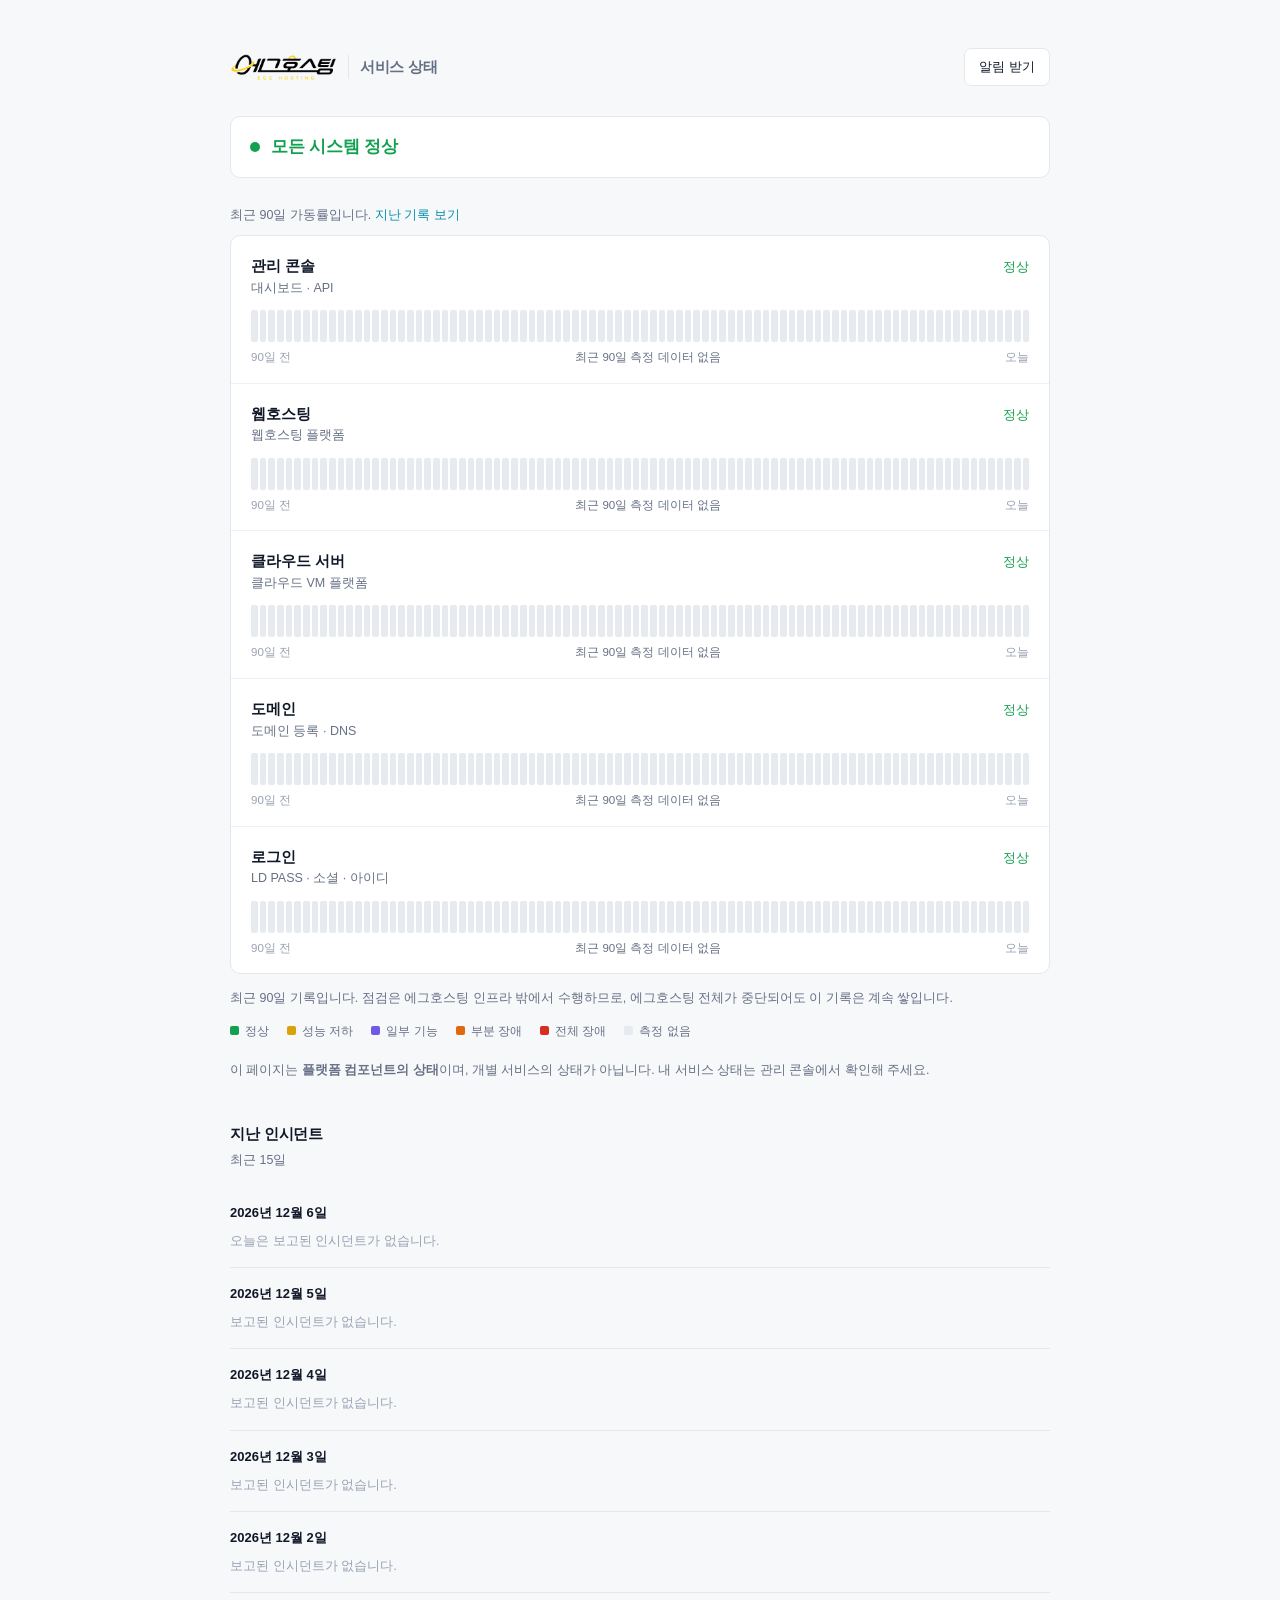
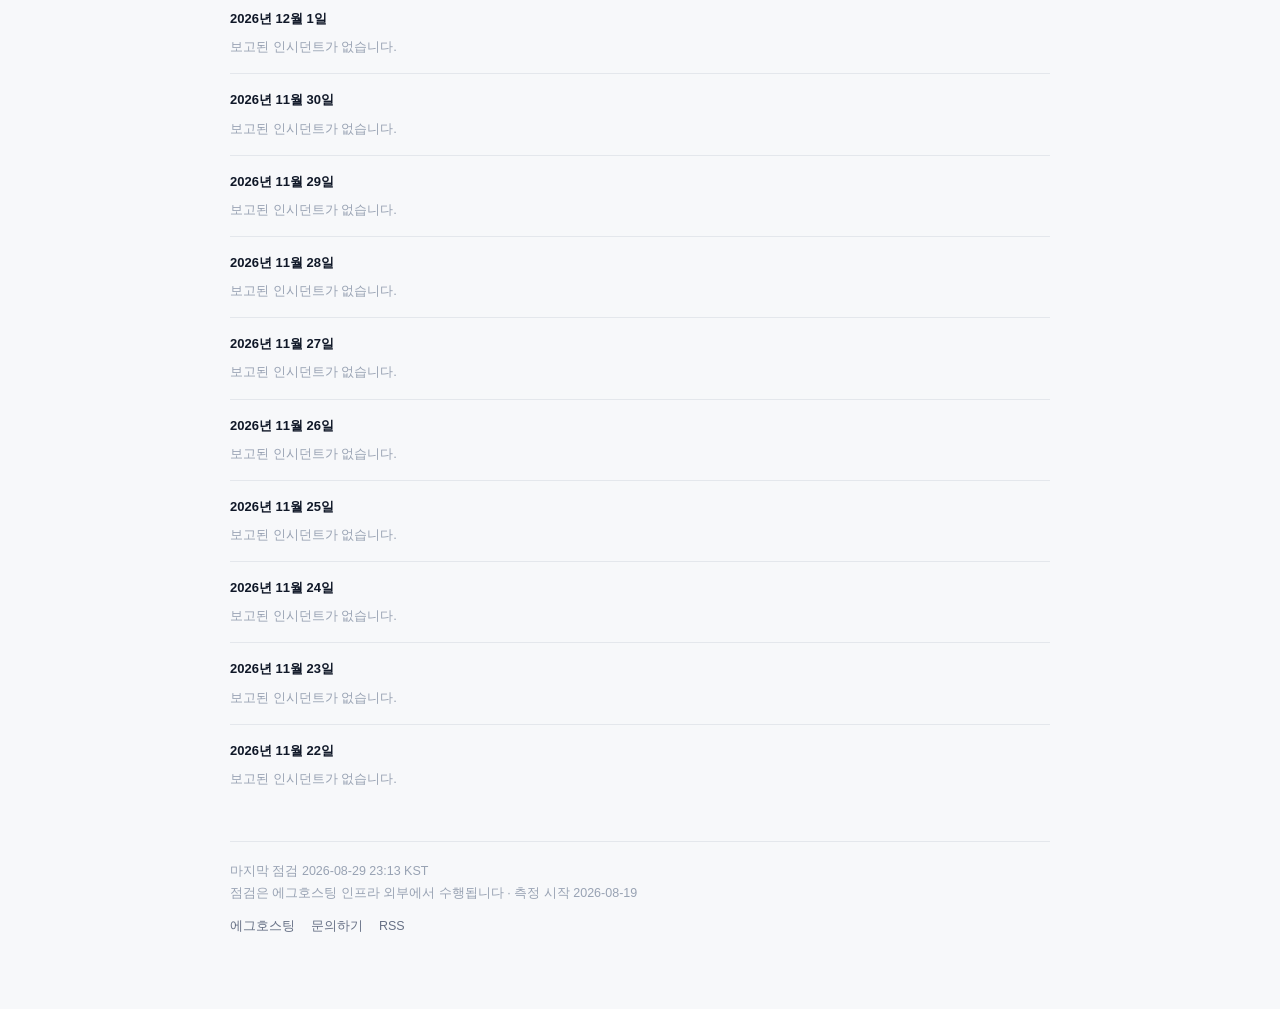
==== commit 58c29ed1: "fix(status): 기능 장애를 「성능 저하」로 부르지 않는다 뱃지 색만 갈랐지 막대와 툴팁은 여전히 「성능 저하」였다. 카카오 로그인은 느렸던 게 아니라 기능 하나가 죽은 것" ====
--- a/docs/index.html
+++ b/docs/index.html
@@ -33,14 +33,15 @@
   .comp-desc{display:block;font-size:12.5px;color:var(--muted);font-weight:400;margin-top:1px;letter-spacing:0}
   .comp-state{font-size:13px;font-weight:550;white-space:nowrap;color:var(--muted)}
   .comp-state.ok{color:var(--ok)} .comp-state.degraded{color:var(--degraded)}
+  .comp-state.minor{color:var(--minor)}
   .comp-state.partial{color:var(--partial)} .comp-state.major{color:var(--major)}
 
   /* 90일 바 */
   .bars{display:flex;gap:2px;height:32px;align-items:stretch}
   .seg{flex:1 1 0;min-width:0;border-radius:2px;background:var(--ok);cursor:default;
     transition:opacity .1s,transform .1s;transform-origin:center bottom}
-  .seg.degraded{background:var(--degraded)} .seg.partial{background:var(--partial)}
-  .seg.major{background:var(--major)}
+  .seg.degraded{background:var(--degraded)} .seg.minor{background:var(--minor)}
+  .seg.partial{background:var(--partial)} .seg.major{background:var(--major)}
   /* 측정 전·측정 없음. status.claude.com 처럼 높이는 같게 두고 색만 옅게 한다.
      높이를 낮추면 칸마다 길이가 달라 보여 오히려 눈에 걸린다. */
   .seg.nodata{background:var(--nodata)}
@@ -118,6 +119,7 @@
   <div class="legend">
     <span><i class="ok"></i>정상</span>
     <span><i class="degraded"></i>성능 저하</span>
+    <span><i class="minor"></i>일부 기능</span>
     <span><i class="partial"></i>부분 장애</span>
     <span><i class="major"></i>전체 장애</span>
     <span><i></i>측정 없음</span>
--- a/docs/common.css
+++ b/docs/common.css
@@ -68,6 +68,7 @@
   .legend span{display:inline-flex;align-items:center;gap:6px}
   .legend i{width:9px;height:9px;border-radius:2px;display:inline-block;background:var(--nodata)}
   .legend i.ok{background:var(--ok)} .legend i.degraded{background:var(--degraded)}
+  .legend i.minor{background:var(--minor)}
   .legend i.partial{background:var(--partial)} .legend i.major{background:var(--major)}
 
   /* 호버 툴팁 */
@@ -80,6 +81,7 @@
   #tip .t-state{display:flex;align-items:center;gap:6px;font-weight:550}
   #tip .t-state i{width:8px;height:8px;border-radius:2px;display:inline-block;background:var(--nodata)}
   #tip .t-state i.ok{background:var(--ok)} #tip .t-state i.degraded{background:var(--degraded)}
+  #tip .t-state i.minor{background:var(--minor)}
   #tip .t-state i.partial{background:var(--partial)} #tip .t-state i.major{background:var(--major)}
   #tip .t-fix{margin-top:5px;padding-top:5px;border-top:1px solid var(--tip-line);color:var(--tip-muted);font-size:11px}
   #tip .t-sub{color:var(--tip-muted);font-size:12px;margin-top:2px}
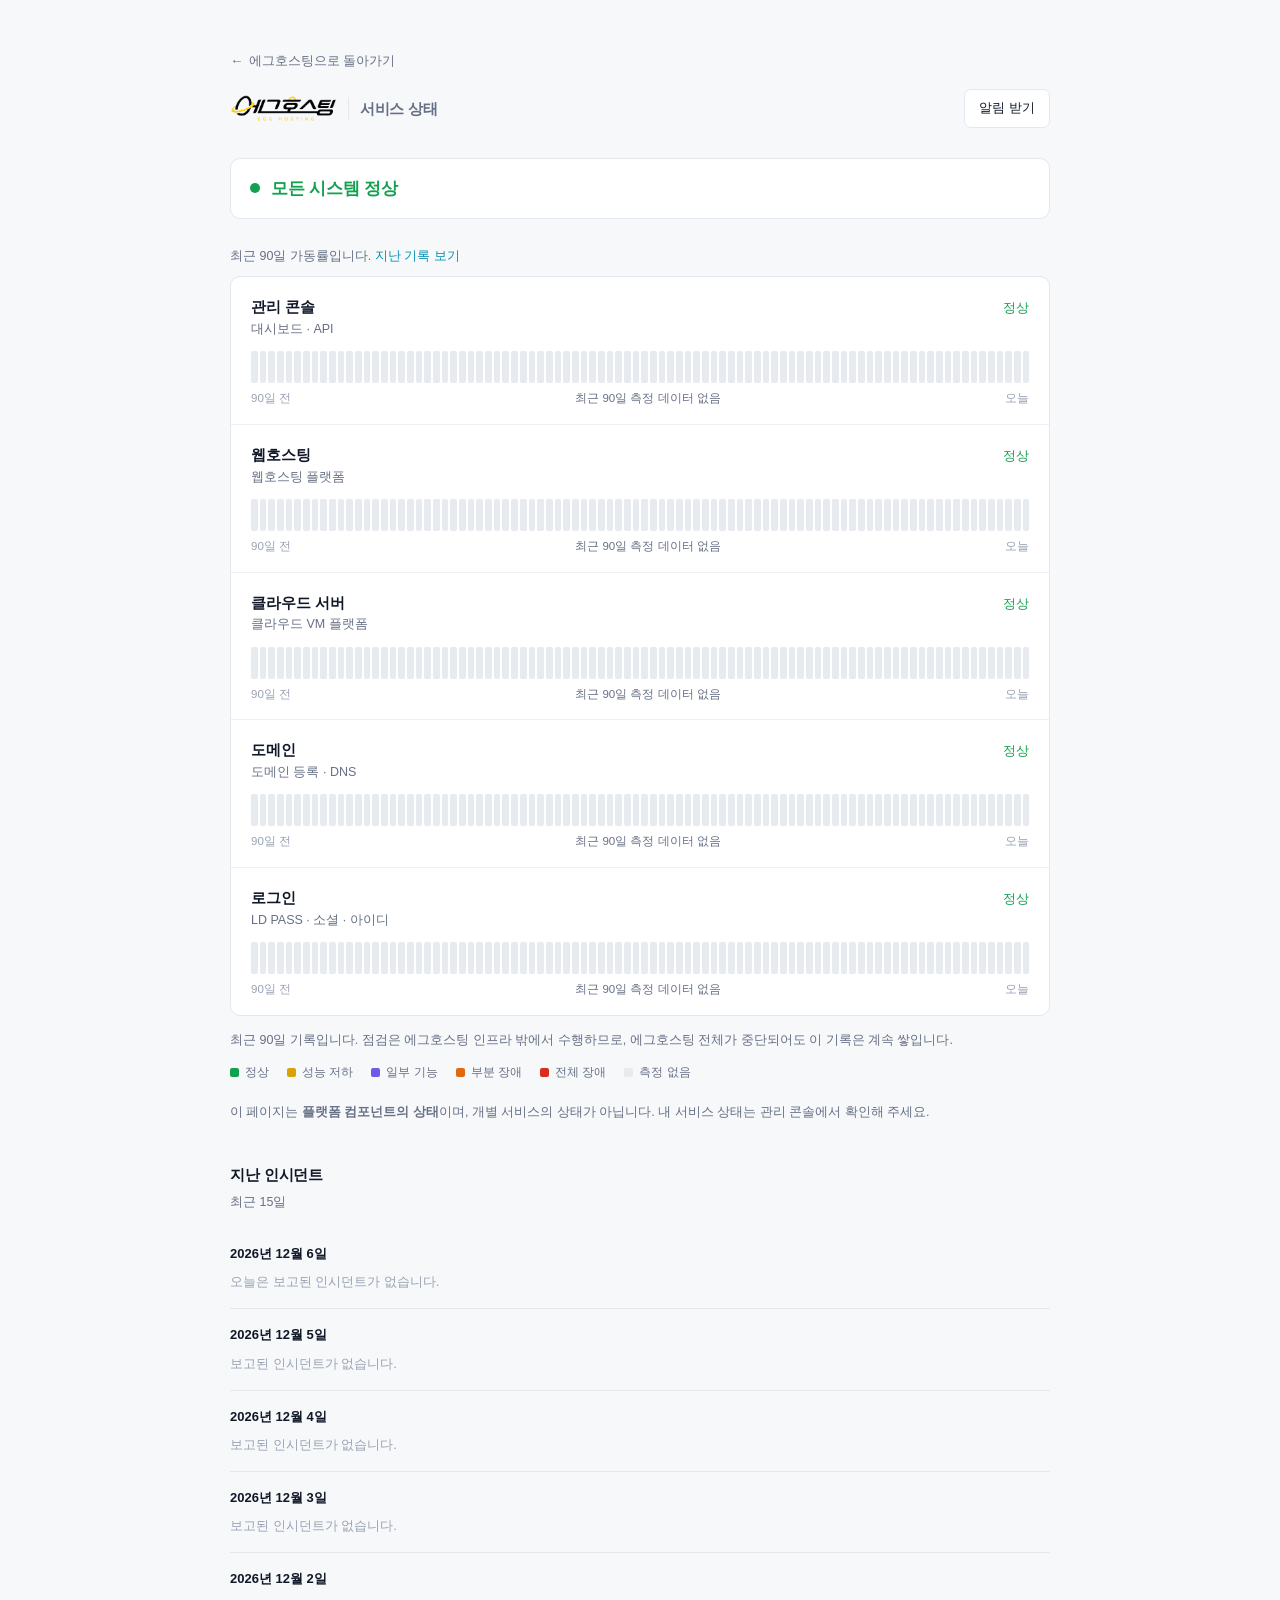
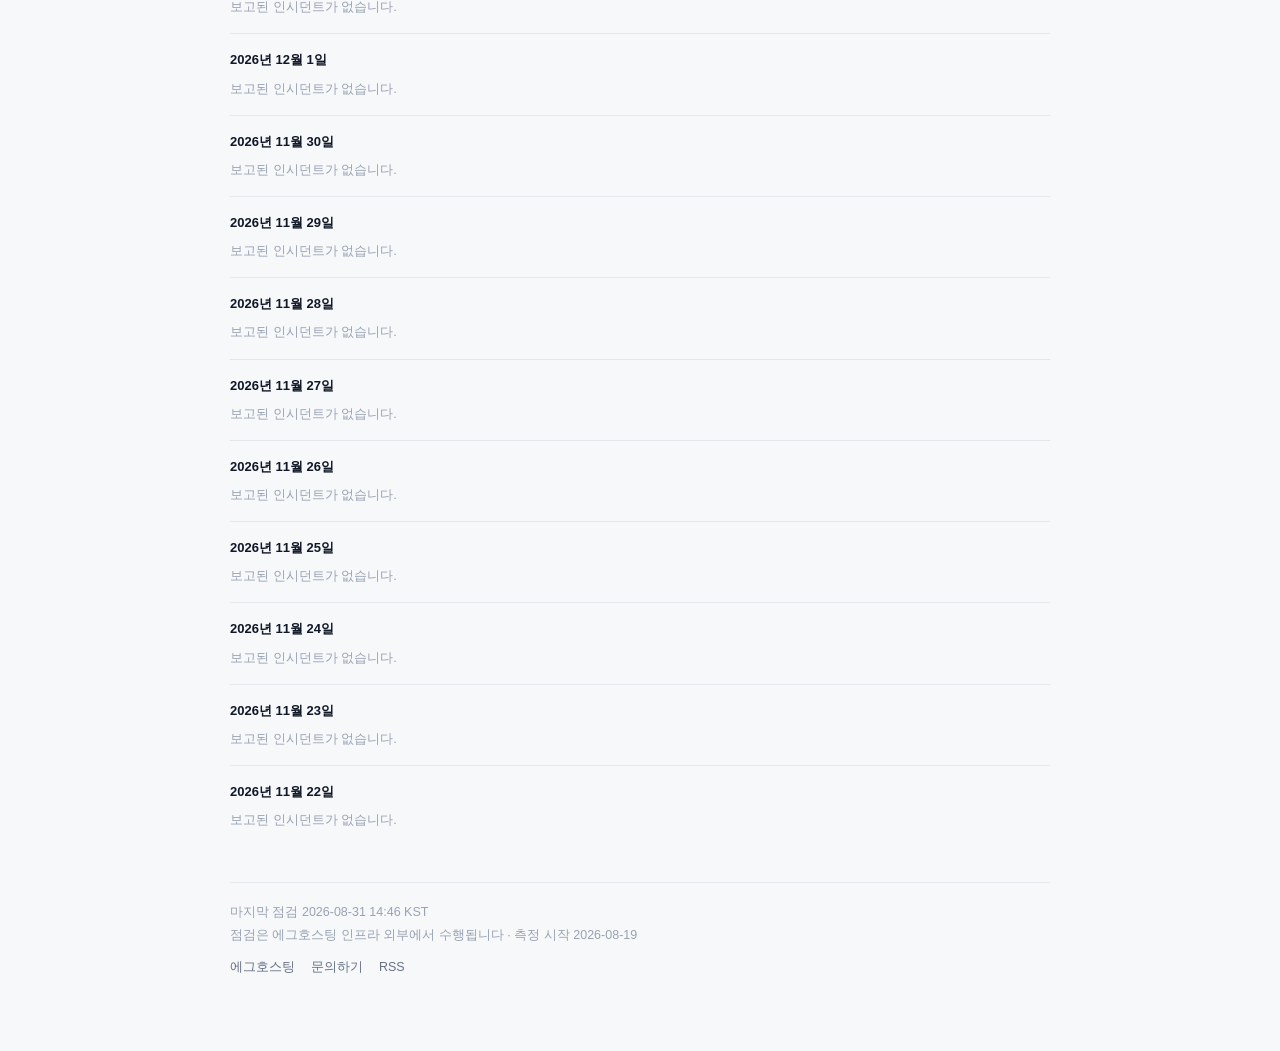
==== commit 77e3a055: "feat(status): 온 곳으로 돌아가는 줄 에구 푸터의 「상태」를 누르면 여기로 오는데 돌아갈 길이 없었다. 브라우저 뒤로가기를 아는 사람만 돌아갔다.  referrer 는 " ====
--- a/docs/index.html
+++ b/docs/index.html
@@ -84,6 +84,18 @@
 </head>
 <body>
 <div class="wrap">
+  <!--
+    상태판은 대개 다른 사이트에서 넘어와 보는 화면이다. 에구 푸터의 「상태」를
+    누르면 여기로 오는데, 돌아갈 길이 없어서 브라우저 뒤로가기를 아는 사람만
+    돌아갔다. 온 곳을 여기에 적어 준다.
+
+    기본값은 에그호스팅이다. 자바스크립트가 안 돌아도 아무 데도 못 가는
+    화면은 되지 않는다.
+  -->
+  <a class="back-site" id="back" href="https://egghosting.com" title="돌아가기">
+    <span class="arrow" aria-hidden="true">←</span><span id="backText">에그호스팅으로 돌아가기</span>
+  </a>
+
   <header>
     <div class="brand">
       <a href="https://egghosting.com" title="에그호스팅">
@@ -199,7 +211,7 @@
   const g = grade(cell, incs0);
   const measured = !!(cell && cell.total);
   const state = measured ? g.label : (startedAt && key < startedAt ? '측정 시작 전' : '측정 없음');
-  const sub = measured && SHOW_UPTIME ? downtimeText(cell)
+  const sub = measured && SHOW_UPTIME ? downtimeText(cell, incs0)
     : measured ? '' : '이 날짜는 아직 측정하지 않았습니다.';
 
   /* 왜 그랬는지. 등급만 보여주면 "그래서 뭐가 문제였는데" 에 답할 수 없다. */
--- a/docs/common.css
+++ b/docs/common.css
@@ -35,6 +35,20 @@
     line-height:1.55;-webkit-font-smoothing:antialiased;
   }
   .wrap{max-width:860px;margin:0 auto;padding:48px 20px 72px}
+
+  /*
+    이 상태판을 떠나 온 곳으로 돌아가는 줄. 헤더 위에 한 줄로 둔다.
+
+    상자를 씌우지 않는다 — 아래가 전부 카드라 버튼까지 카드로 만들면
+    화면이 상자 더미가 된다. 화살표와 이름만으로 눌러야 할 것으로 읽힌다.
+
+    아래쪽 .back(가동률 화면의 「← 현재 상태」)과 이름이 다르다.
+    그건 상태판 안에서 움직이는 링크고 이건 밖으로 나가는 링크다.
+  */
+  .back-site{display:inline-flex;align-items:baseline;gap:5px;margin-bottom:18px;
+    font-size:12.5px;color:var(--muted);text-decoration:none}
+  .back-site:hover{color:var(--fg)}
+  .back-site .arrow{font-size:13.5px;line-height:1}
 
   /* 헤더 · 구독 */
   header{display:flex;align-items:center;justify-content:space-between;gap:16px;
